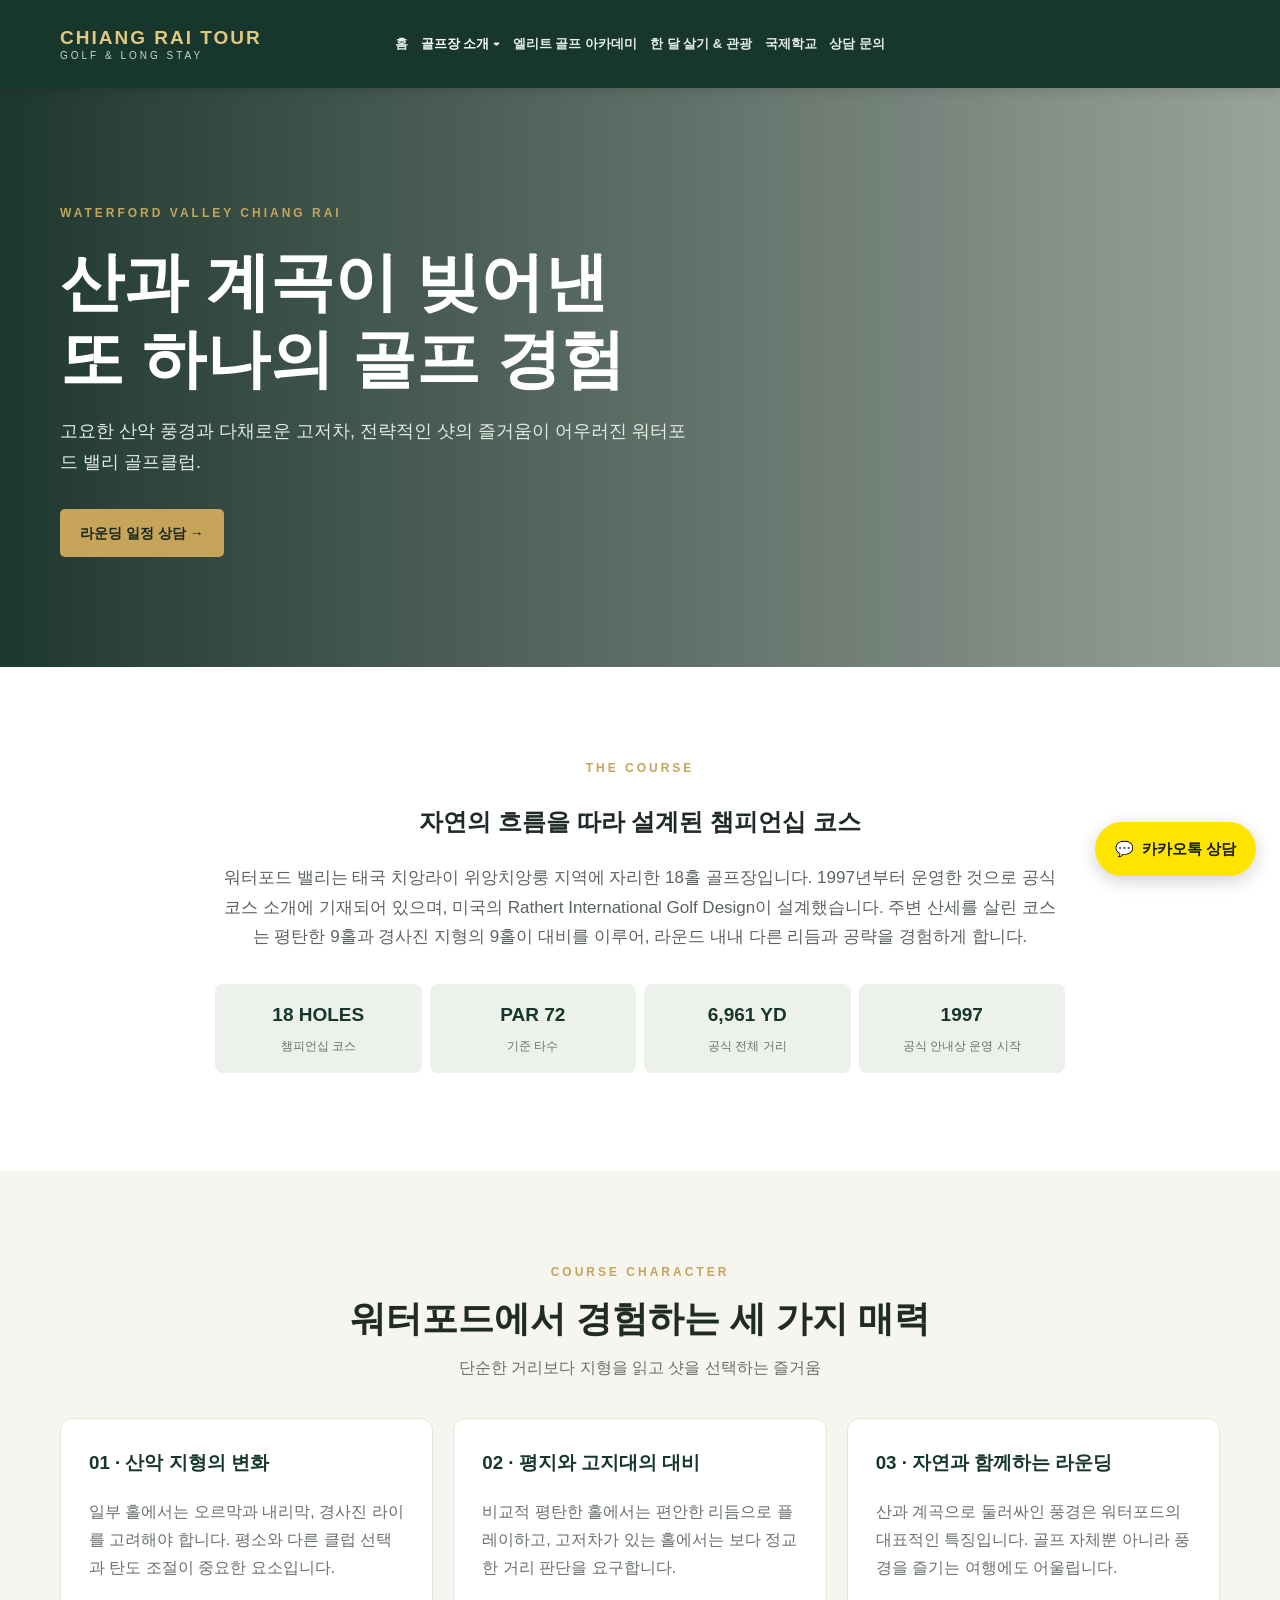
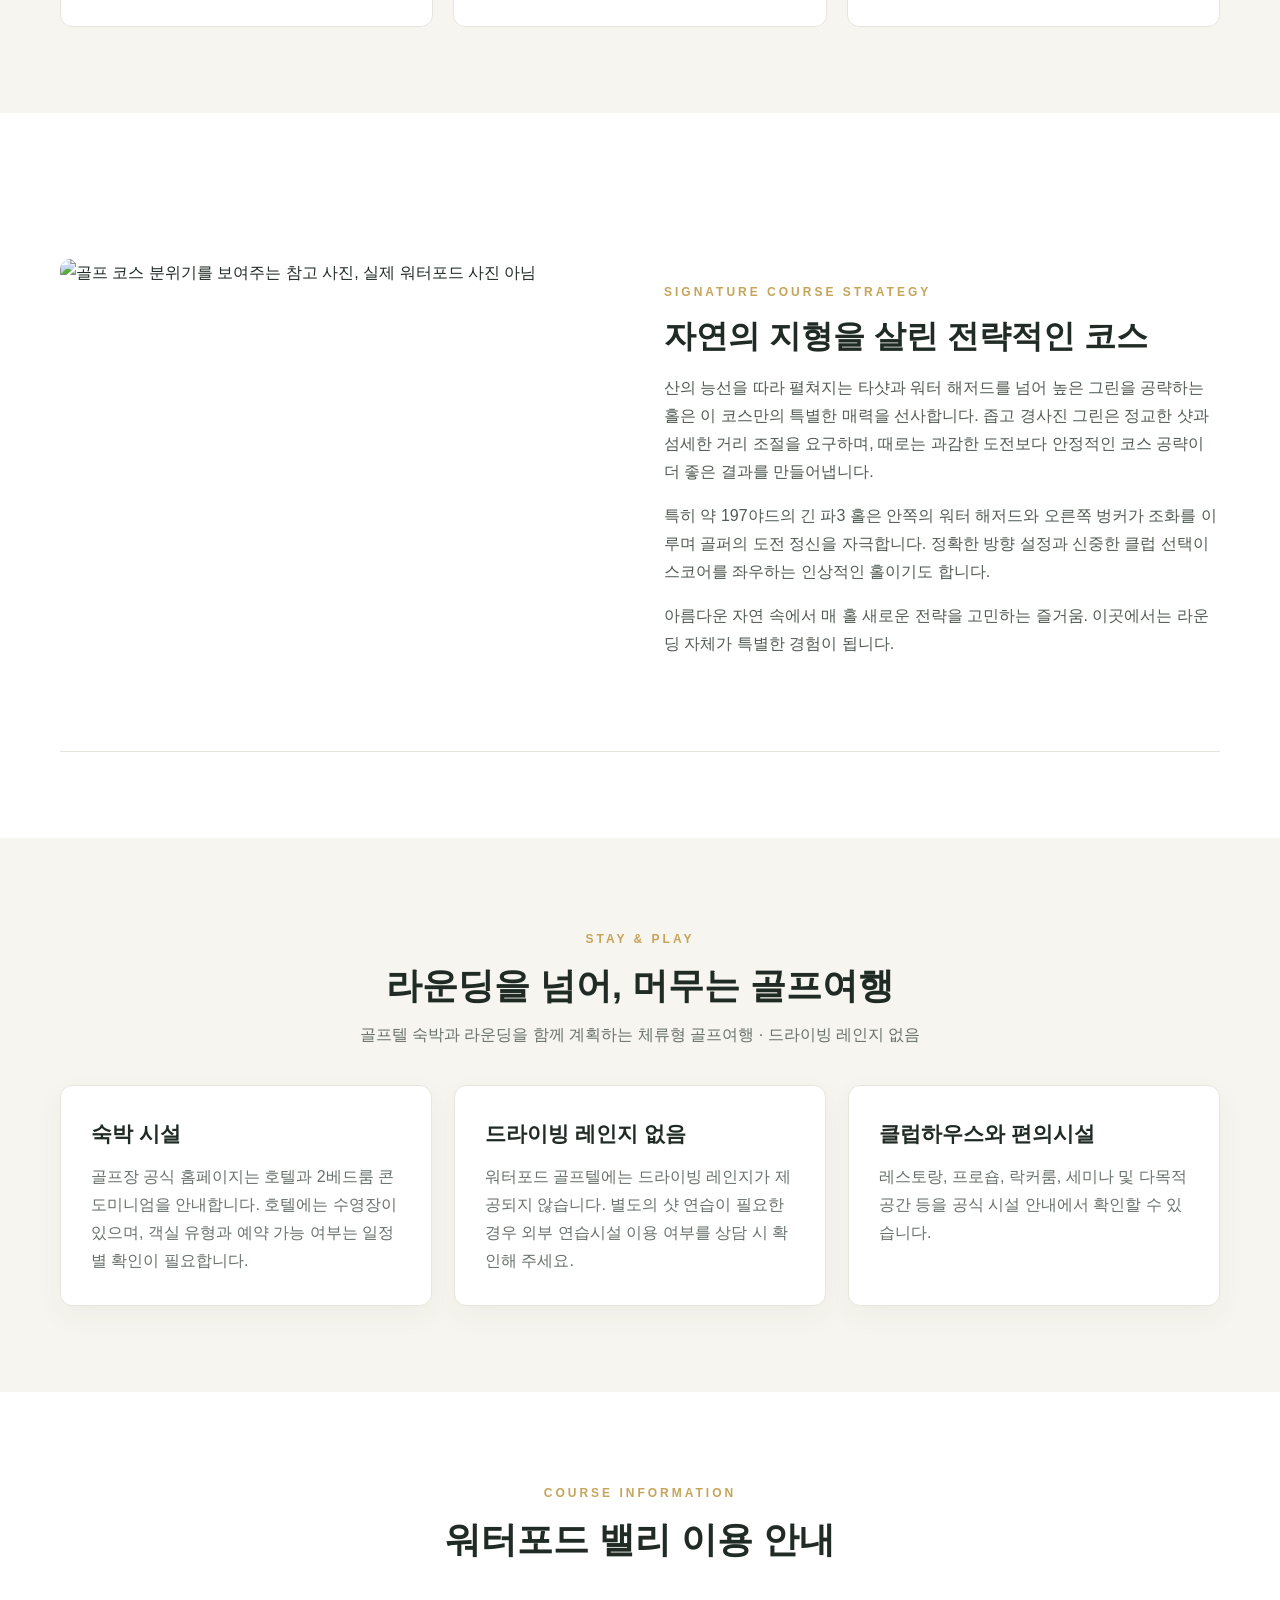
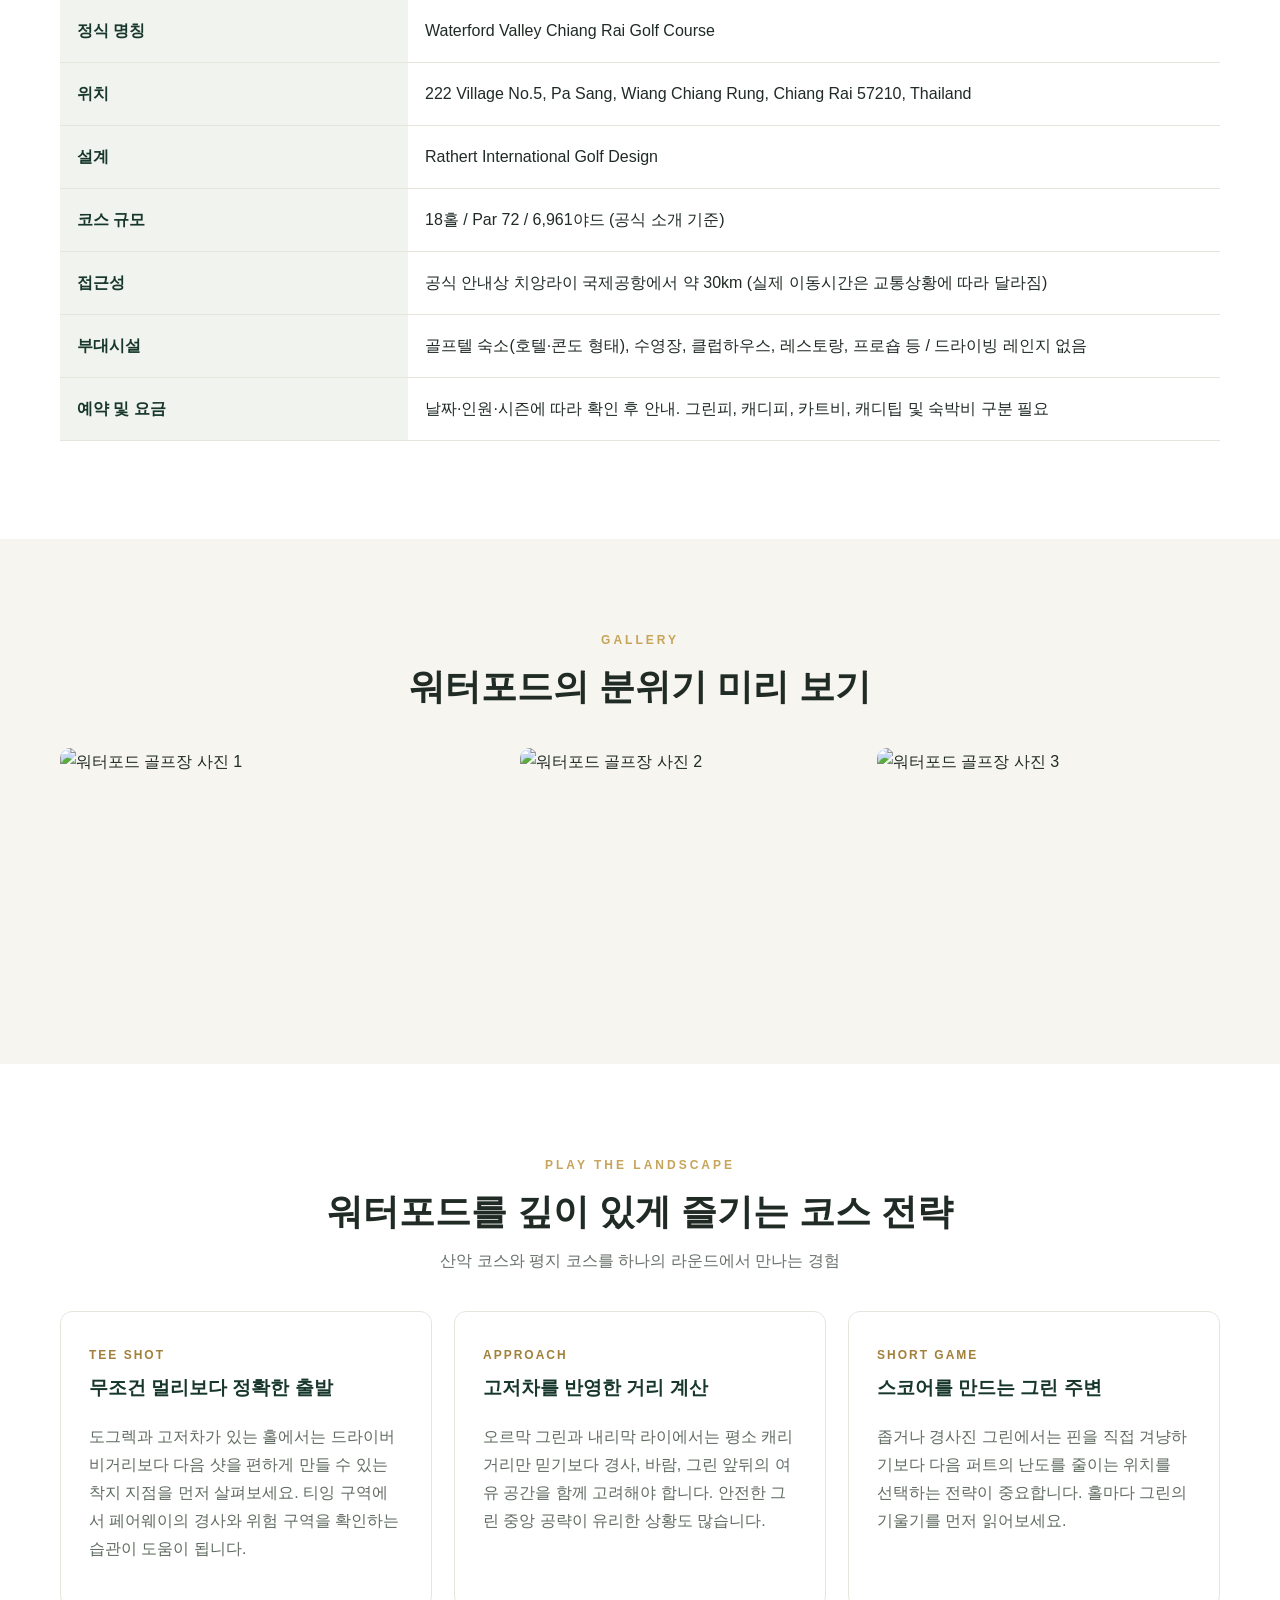
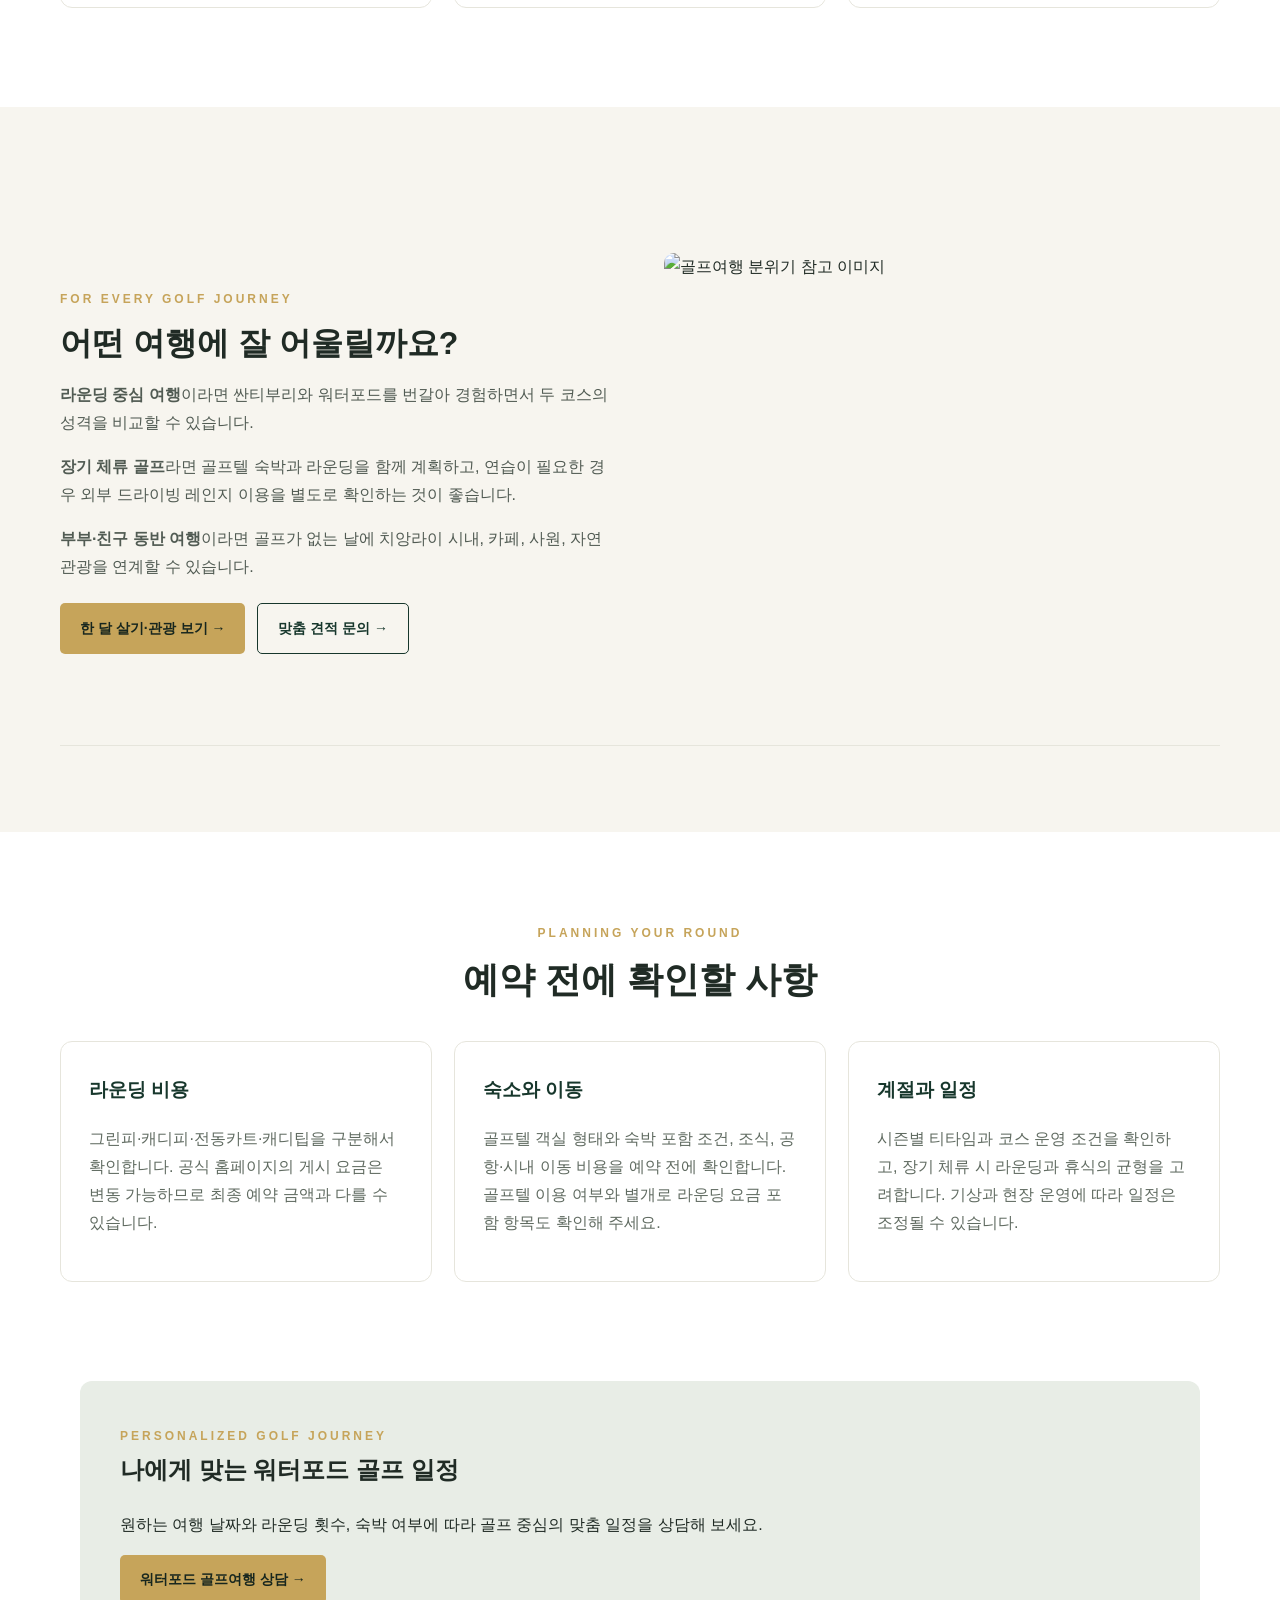
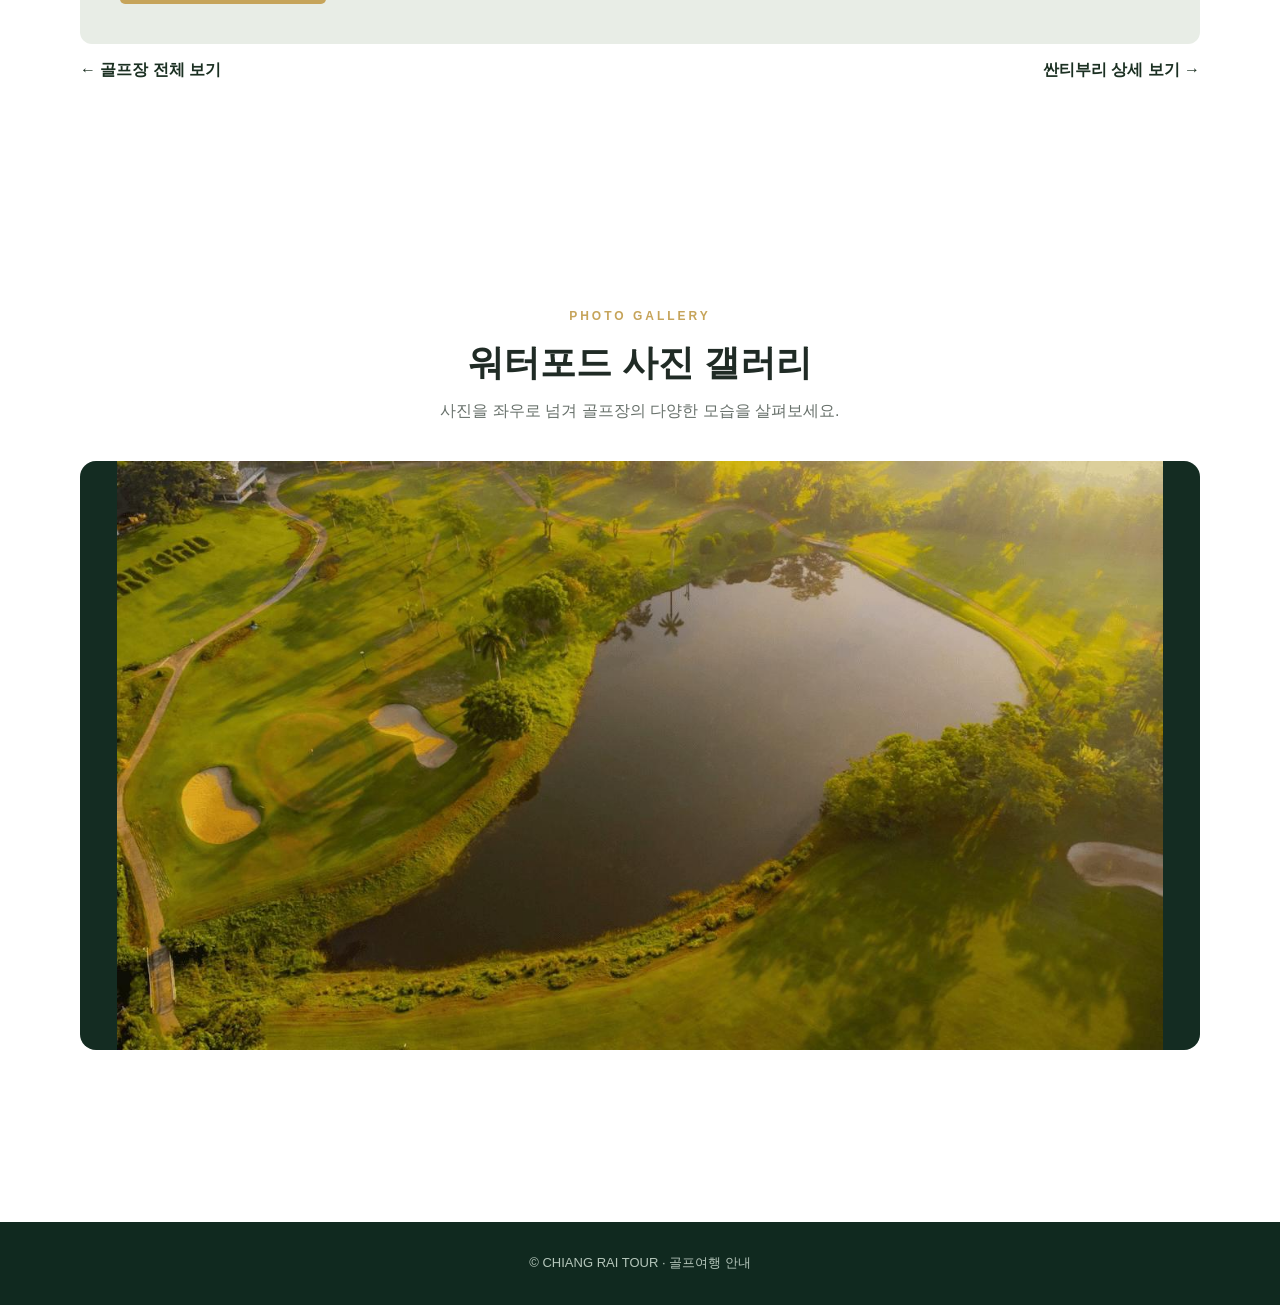
==== waterford.html @ 2154cc9a "홈페이지 사진 수정" ====
<!DOCTYPE html>

<html lang="ko"><head><meta charset="utf-8"/><meta content="width=device-width,initial-scale=1" name="viewport"/><meta content="워터포드 밸리 치앙라이: 산악 지형과 평지 코스가 어우러진 18홀 챔피언십 골프장, 코스 공략과 숙박시설 및 이용 안내" name="description"/><title>워터포드 밸리 골프클럽 | CHIANG RAI TOUR</title><link href="style.css" rel="stylesheet"/></head>
<body><header class="header"><div class="container header-inner centered-header"><a class="logo" href="index.html">CHIANG RAI TOUR<small>GOLF &amp; LONG STAY</small></a><nav aria-label="주요 메뉴" class="nav-menu"><a href="index.html">홈</a><div class="nav-dropdown"><button aria-controls="golf-submenu" aria-expanded="false" class="nav-dropdown-toggle" type="button">골프장 소개 <span aria-hidden="true">▾</span></button><div class="nav-dropdown-menu" id="golf-submenu"><a href="golf.html">골프장 전체 보기</a><a href="santiburi.html">싼티부리</a><a aria-current="page" href="waterford.html">워터포드</a></div></div><a href="academy.html">엘리트 골프 아카데미</a><a href="monthly.html">한 달 살기 &amp; 관광</a><a href="school.html">국제학교</a><a href="index.html#contact">상담 문의</a></nav></div></header>
<main>
<section class="waterford-hero"><div class="container"><span class="eyebrow">WATERFORD VALLEY CHIANG RAI</span><h1>산과 계곡이 빚어낸<br/>또 하나의 골프 경험</h1><p>고요한 산악 풍경과 다채로운 고저차, 전략적인 샷의 즐거움이 어우러진 워터포드 밸리 골프클럽.</p><a class="primary-btn" href="index.html#contact">라운딩 일정 상담 →</a></div></section>
<section class="section white"><div class="container"><div class="santi-lead"><span class="eyebrow">THE COURSE</span><h2>자연의 흐름을 따라 설계된 챔피언십 코스</h2><p>워터포드 밸리는 태국 치앙라이 위앙치앙룽 지역에 자리한 18홀 골프장입니다. 1997년부터 운영한 것으로 공식 코스 소개에 기재되어 있으며, 미국의 Rathert International Golf Design이 설계했습니다. 주변 산세를 살린 코스는 평탄한 9홀과 경사진 지형의 9홀이 대비를 이루어, 라운드 내내 다른 리듬과 공략을 경험하게 합니다.</p></div><div class="stats waterford-stats"><div class="stat"><strong>18 HOLES</strong><span>챔피언십 코스</span></div><div class="stat"><strong>PAR 72</strong><span>기준 타수</span></div><div class="stat"><strong>6,961 YD</strong><span>공식 전체 거리</span></div><div class="stat"><strong>1997</strong><span>공식 안내상 운영 시작</span></div></div><p class="santi-note"></p></div></section>
<section class="section"><div class="container"><div class="section-head"><span class="eyebrow">COURSE CHARACTER</span><h2>워터포드에서 경험하는 세 가지 매력</h2><p>단순한 거리보다 지형을 읽고 샷을 선택하는 즐거움</p></div><div class="santi-feature-grid"><article><h3>01 · 산악 지형의 변화</h3><p>일부 홀에서는 오르막과 내리막, 경사진 라이를 고려해야 합니다. 평소와 다른 클럽 선택과 탄도 조절이 중요한 요소입니다.</p></article><article><h3>02 · 평지와 고지대의 대비</h3><p>비교적 평탄한 홀에서는 편안한 리듬으로 플레이하고, 고저차가 있는 홀에서는 보다 정교한 거리 판단을 요구합니다.</p></article><article><h3>03 · 자연과 함께하는 라운딩</h3><p>산과 계곡으로 둘러싸인 풍경은 워터포드의 대표적인 특징입니다. 골프 자체뿐 아니라 풍경을 즐기는 여행에도 어울립니다.</p></article></div></div></section>
<section class="section white"><div class="container"><div class="detail-block"><div class="detail-photo"><img alt="골프 코스 분위기를 보여주는 참고 사진, 실제 워터포드 사진 아님" loading="lazy" src="https://images.unsplash.com/photo-1535131749006-b7f58c99034b?auto=format&amp;fit=crop&amp;w=1100&amp;q=85"/><p class="image-note"></p></div><div class="detail-content"><span class="eyebrow">SIGNATURE COURSE STRATEGY</span><h2>자연의 지형을 살린 전략적인 코스</h2><p>산의 능선을 따라 펼쳐지는 타샷과 워터 해저드를 넘어 높은 그린을 공략하는 홀은 이 코스만의 특별한 매력을 선사합니다. 좁고 경사진 그린은 정교한 샷과 섬세한 거리 조절을 요구하며, 때로는 과감한 도전보다 안정적인 코스 공략이 더 좋은 결과를 만들어냅니다. </p><p>특히 약 197야드의 긴 파3 홀은 안쪽의 워터 해저드와 오른쪽 벙커가 조화를 이루며 골퍼의 도전 정신을 자극합니다. 정확한 방향 설정과 신중한 클럽 선택이 스코어를 좌우하는 인상적인 홀이기도 합니다.</p><p>아름다운 자연 속에서 매 홀 새로운 전략을 고민하는 즐거움. 이곳에서는 라운딩 자체가 특별한 경험이 됩니다.</p><p class="santi-note"></p></div></div></div></section>
<section class="section"><div class="container"><div class="section-head"><span class="eyebrow">STAY &amp; PLAY</span><h2>라운딩을 넘어, 머무는 골프여행</h2><p>골프텔 숙박과 라운딩을 함께 계획하는 체류형 골프여행 · 드라이빙 레인지 없음</p></div><div class="grid-3"><article class="info-card"><h3>숙박 시설</h3><p>골프장 공식 홈페이지는 호텔과 2베드룸 콘도미니엄을 안내합니다. 호텔에는 수영장이 있으며, 객실 유형과 예약 가능 여부는 일정별 확인이 필요합니다.</p></article><article class="info-card"><h3>드라이빙 레인지 없음</h3><p>워터포드 골프텔에는 드라이빙 레인지가 제공되지 않습니다. 별도의 샷 연습이 필요한 경우 외부 연습시설 이용 여부를 상담 시 확인해 주세요.</p></article><article class="info-card"><h3>클럽하우스와 편의시설</h3><p>레스토랑, 프로숍, 락커룸, 세미나 및 다목적 공간 등을 공식 시설 안내에서 확인할 수 있습니다.</p></article></div></div></section>
<section class="section white"><div class="container"><div class="section-head"><span class="eyebrow">COURSE INFORMATION</span><h2>워터포드 밸리 이용 안내</h2></div><div class="table-wrap"><table class="santi-table"><tbody><tr><th>정식 명칭</th><td>Waterford Valley Chiang Rai Golf Course</td></tr><tr><th>위치</th><td>222 Village No.5, Pa Sang, Wiang Chiang Rung, Chiang Rai 57210, Thailand</td></tr><tr><th>설계</th><td>Rathert International Golf Design</td></tr><tr><th>코스 규모</th><td>18홀 / Par 72 / 6,961야드 (공식 소개 기준)</td></tr><tr><th>접근성</th><td>공식 안내상 치앙라이 국제공항에서 약 30km (실제 이동시간은 교통상황에 따라 달라짐)</td></tr><tr><th>부대시설</th><td>골프텔 숙소(호텔·콘도 형태), 수영장, 클럽하우스, 레스토랑, 프로숍 등 / 드라이빙 레인지 없음</td></tr><tr><th>예약 및 요금</th><td>날짜·인원·시즌에 따라 확인 후 안내. 그린피, 캐디피, 카트비, 캐디팁 및 숙박비 구분 필요</td></tr></tbody></table></div><p class="santi-note"></p></div></section>

<section class="section">
  <div class="container">

    <div class="section-head">
      <span class="eyebrow">GALLERY</span>
      <h2>워터포드의 분위기 미리 보기</h2>
    </div>

    <div class="santi-gallery">

      <img
        src="images/waterford/photo-01.JPG"
        alt="워터포드 골프장 사진 1"
        loading="lazy"
      />

      <img
        src="images/waterford/photo-02.JPG"
        alt="워터포드 골프장 사진 2"
        loading="lazy"
      />

      <img
        src="images/waterford/photo-03.JPG"
        alt="워터포드 골프장 사진 3"
        loading="lazy"
      />

    </div>

  </div>
</section>

<section class="section white"><div class="container"><div class="section-head"><span class="eyebrow">PLAY THE LANDSCAPE</span><h2>워터포드를 깊이 있게 즐기는 코스 전략</h2><p>산악 코스와 평지 코스를 하나의 라운드에서 만나는 경험</p></div><div class="editorial-grid"><article class="editorial-card"><span class="editorial-kicker">TEE SHOT</span><h3>무조건 멀리보다 정확한 출발</h3><p>도그렉과 고저차가 있는 홀에서는 드라이버 비거리보다 다음 샷을 편하게 만들 수 있는 착지 지점을 먼저 살펴보세요. 티잉 구역에서 페어웨이의 경사와 위험 구역을 확인하는 습관이 도움이 됩니다.</p></article><article class="editorial-card"><span class="editorial-kicker">APPROACH</span><h3>고저차를 반영한 거리 계산</h3><p>오르막 그린과 내리막 라이에서는 평소 캐리 거리만 믿기보다 경사, 바람, 그린 앞뒤의 여유 공간을 함께 고려해야 합니다. 안전한 그린 중앙 공략이 유리한 상황도 많습니다.</p></article><article class="editorial-card"><span class="editorial-kicker">SHORT GAME</span><h3>스코어를 만드는 그린 주변</h3><p>좁거나 경사진 그린에서는 핀을 직접 겨냥하기보다 다음 퍼트의 난도를 줄이는 위치를 선택하는 전략이 중요합니다. 홀마다 그린의 기울기를 먼저 읽어보세요.</p></article></div><p class="small-note"></p></div></section>
<section class="section"><div class="container"><div class="detail-block"><div class="detail-content"><span class="eyebrow">FOR EVERY GOLF JOURNEY</span><h2>어떤 여행에 잘 어울릴까요?</h2><p><strong>라운딩 중심 여행</strong>이라면 싼티부리와 워터포드를 번갈아 경험하면서 두 코스의 성격을 비교할 수 있습니다.</p><p><strong>장기 체류 골프</strong>라면 골프텔 숙박과 라운딩을 함께 계획하고, 연습이 필요한 경우 외부 드라이빙 레인지 이용을 별도로 확인하는 것이 좋습니다.</p><p><strong>부부·친구 동반 여행</strong>이라면 골프가 없는 날에 치앙라이 시내, 카페, 사원, 자연 관광을 연계할 수 있습니다.</p><div class="link-row"><a class="primary-btn" href="monthly.html">한 달 살기·관광 보기 →</a><a class="outline-btn" href="index.html#contact">맞춤 견적 문의 →</a></div></div><div class="detail-photo"><img alt="골프여행 분위기 참고 이미지" loading="lazy" src="https://images.unsplash.com/photo-1535131749006-b7f58c99034b?auto=format&amp;fit=crop&amp;w=1100&amp;q=85"/><p class="image-note"></p></div></div></div></section>
<section class="section white"><div class="container"><div class="section-head"><span class="eyebrow">PLANNING YOUR ROUND</span><h2>예약 전에 확인할 사항</h2></div><div class="editorial-grid"><article class="editorial-card"><h3>라운딩 비용</h3><p>그린피·캐디피·전동카트·캐디팁을 구분해서 확인합니다. 공식 홈페이지의 게시 요금은 변동 가능하므로 최종 예약 금액과 다를 수 있습니다.</p></article><article class="editorial-card"><h3>숙소와 이동</h3><p>골프텔 객실 형태와 숙박 포함 조건, 조식, 공항·시내 이동 비용을 예약 전에 확인합니다. 골프텔 이용 여부와 별개로 라운딩 요금 포함 항목도 확인해 주세요.</p></article><article class="editorial-card"><h3>계절과 일정</h3><p>시즌별 티타임과 코스 운영 조건을 확인하고, 장기 체류 시 라운딩과 휴식의 균형을 고려합니다. 기상과 현장 운영에 따라 일정은 조정될 수 있습니다.</p></article></div><p class="small-note">
<section class="section white"><div class="container"><div class="mini-banner"><span class="eyebrow">PERSONALIZED GOLF JOURNEY</span><h2>나에게 맞는 워터포드 골프 일정</h2><p>원하는 여행 날짜와 라운딩 횟수, 숙박 여부에 따라 골프 중심의 맞춤 일정을 상담해 보세요.</p><a class="primary-btn" href="index.html#contact">워터포드 골프여행 상담 →</a></div><div class="course-next"><a href="golf.html">← 골프장 전체 보기</a><a href="santiburi.html">싼티부리 상세 보기 →</a></div></div></section>
<section class="section white photo-library"><div class="container"><div class="section-head"><span class="eyebrow">PHOTO GALLERY</span><h2>워터포드 사진 갤러리</h2><p>사진을 좌우로 넘겨 골프장의 다양한 모습을 살펴보세요.</p></div><div aria-label="워터포드 사진 갤러리" class="golf-carousel" data-course="waterford"><div aria-label="사진을 좌우로 스크롤하여 보기" class="golf-carousel-track" tabindex="0"></div><div class="golf-carousel-controls"><button aria-label="이전 사진" class="golf-carousel-prev" type="button">❮</button><span aria-live="polite" class="golf-carousel-count">사진 준비 중</span><button aria-label="다음 사진" class="golf-carousel-next" type="button">❯</button></div><p class="golf-carousel-empty">사진을 준비 중입니다. 사진 파일을 넣으면 이곳에 자동으로 나타납니다.</p></div></div></section></main><footer class="footer">© CHIANG RAI TOUR · 골프여행 안내</footer><script defer="" src="navigation.js"></script><script defer src="gallery.js"></script>
<!-- 카카오톡 상담 고정 버튼 -->
<a
  href="https://pf.kakao.com/_IYxoUj/chat"
  class="kakao-floating"
  target="_blank"
  rel="noopener noreferrer"
  aria-label="카카오톡 상담하기"
>
  <span>💬</span>
  카카오톡 상담
</a>
</body></html>
---- style.css ----
:root{--forest:#17372c;--forest2:#234a39;--gold:#c6a45a;--cream:#f7f5ef;--ink:#202b25;--muted:#68716b;--line:#e6e5dc}*{box-sizing:border-box}html{scroll-behavior:smooth}body{margin:0;background:var(--cream);color:var(--ink);font-family:'Pretendard','Noto Sans KR','Malgun Gothic',sans-serif;line-height:1.75}a{color:inherit;text-decoration:none}img{display:block;width:100%;object-fit:cover}button,input,select,textarea{font:inherit}button{cursor:pointer}.container{width:min(1160px,calc(100% - 40px));margin:auto}.header{position:sticky;top:0;z-index:20;background:var(--forest);color:#fff;box-shadow:0 2px 12px #0002}.header-inner{min-height:78px;display:flex;align-items:center;gap:26px;justify-content:space-between}.logo{font-weight:800;letter-spacing:2px;color:#e1c780;font-size:19px;line-height:1.25}.logo small{display:block;color:#c8d7ca;font-weight:400;font-size:10px;letter-spacing:3px}.nav-menu{display:flex;gap:25px}.nav-menu a{font-size:14px;color:#e5eee8}.nav-menu a:hover,.nav-menu a.active{color:#e5c475}.kakao-btn,.primary-btn,.secondary-btn,.outline-btn{display:inline-flex;align-items:center;justify-content:center;border-radius:5px;padding:12px 20px;font-weight:700;font-size:14px;transition:.2s}.kakao-btn{background:#fee500;color:#1d1d1d}.primary-btn{background:var(--gold);color:#17261e}.secondary-btn{border:1px solid #fff;color:#fff;background:#ffffff15}.outline-btn{border:1px solid var(--forest);color:var(--forest)}.primary-btn:hover,.secondary-btn:hover,.outline-btn:hover,.kakao-btn:hover{transform:translateY(-2px)}.hero{min-height:570px;display:flex;align-items:center;color:white;background:linear-gradient(90deg,#0d241bd9,#10251c66),url('https://images.unsplash.com/photo-1587174486073-ae5e5cff23aa?auto=format&fit=crop&w=1800&q=85') center/cover}.hero-content{max-width:720px}.eyebrow{font-size:12px;letter-spacing:3px;color:var(--gold);font-weight:800}.hero h1{font-size:clamp(33px,5vw,58px);line-height:1.3;margin:15px 0}.hero p{font-size:18px;color:#e3ebe5;max-width:580px}.hero-btns{display:flex;gap:12px;flex-wrap:wrap;margin-top:30px}.section{padding:86px 0}.section.white{background:#fff}.section-head{text-align:center;margin-bottom:36px}.section-head h2{font-size:clamp(26px,3vw,36px);line-height:1.35;margin:10px 0}.section-head p{color:var(--muted);margin:0}.grid-2{display:grid;grid-template-columns:repeat(2,minmax(0,1fr));gap:24px}.grid-3{display:grid;grid-template-columns:repeat(3,minmax(0,1fr));gap:22px}.course-card,.info-card,.price-card{background:#fff;border:1px solid var(--line);border-radius:12px;overflow:hidden;box-shadow:0 10px 30px #17372c0c}.course-card img{height:300px}.course-body{padding:28px}.course-body h3{font-size:26px;margin:7px 0}.course-body p{color:var(--muted);margin:0 0 20px}.tag{font-size:11px;font-weight:800;letter-spacing:2px;color:#947329}.notice{padding:14px 18px;background:#eeeae0;border-left:3px solid var(--gold);font-size:13px;color:#5d625b;border-radius:4px}.features{display:flex;gap:12px;flex-wrap:wrap;margin:18px 0}.feature{background:#f0f3ed;border-radius:40px;padding:6px 12px;font-size:13px}.info-card{padding:30px}.info-card h3{margin:0 0 10px;font-size:21px}.info-card p{margin:0;color:var(--muted)}.page-header{padding:75px 0;background:var(--forest);color:white;text-align:center}.page-header h1{font-size:clamp(30px,4vw,44px);margin:10px 0}.page-header p{color:#cbd9d0;margin:0}.detail-block{display:grid;grid-template-columns:1fr 1fr;gap:48px;align-items:center;padding:60px 0;border-bottom:1px solid var(--line)}.detail-block.reverse .detail-photo{order:2}.detail-photo img{height:420px;border-radius:10px}.detail-content h2{font-size:32px;line-height:1.35;margin:10px 0}.detail-content p{color:#515b53}.detail-content ul{padding-left:19px;color:#424d45}.detail-content li{margin:8px 0}.stats{display:grid;grid-template-columns:repeat(3,1fr);gap:8px;margin:24px 0}.stat{background:#edf1eb;text-align:center;border-radius:8px;padding:14px 5px}.stat strong{display:block;font-size:19px;color:var(--forest)}.stat span{font-size:12px;color:var(--muted)}.table-wrap{overflow-x:auto}.compare{width:100%;border-collapse:collapse;background:#fff;min-width:540px}.compare th,.compare td{border-bottom:1px solid var(--line);padding:16px;text-align:left}.compare th{background:#e9eee8;color:var(--forest)}.price-card{padding:30px}.price-card h3{font-size:23px;margin:0 0 10px}.price-number{font-size:32px;font-weight:800;color:var(--forest);margin:15px 0}.detail-list{padding-left:18px}.detail-list li{margin:9px 0}.highlight-card{border:2px solid var(--gold)}.contact{background:var(--forest);color:white;padding:70px 0}.contact h2{margin:0 0 8px;font-size:30px}.contact p{color:#cbd9d0}.contact-form{display:grid;grid-template-columns:repeat(2,1fr);gap:15px;margin-top:24px}.field{display:flex;flex-direction:column;gap:6px}.field.full{grid-column:1/-1}.field label{font-size:13px}.field input,.field select,.field textarea{width:100%;border:1px solid #d5dcd4;background:#fff;color:#1b2a20;border-radius:5px;padding:12px}.field textarea{min-height:100px;resize:vertical}.form-note{grid-column:1/-1;color:#d0d9d1;font-size:12px}.contact-form button{border:0;justify-self:start}.footer{background:#10291f;color:#b5c6bb;text-align:center;padding:30px 16px;font-size:13px}.footer a{text-decoration:underline}.image-note{font-size:12px;color:#7c837b;margin-top:8px}.mini-banner{padding:40px;background:#e8ede6;border-radius:12px}.mini-banner h2{margin-top:0}@media(max-width:800px){.header-inner{flex-wrap:wrap;justify-content:center;gap:12px;padding:15px 0}.nav-menu{width:100%;justify-content:center;gap:17px;order:3}.nav-menu a{font-size:12px}.header .kakao-btn{padding:8px 10px;font-size:12px}.hero{min-height:490px}.hero p{font-size:15px}.grid-2,.grid-3,.detail-block{grid-template-columns:1fr}.detail-block.reverse .detail-photo{order:0}.detail-photo img{height:290px}.course-card img{height:240px}.section{padding:55px 0}.detail-block{gap:20px;padding:42px 0}.contact-form{grid-template-columns:1fr}.field.full{grid-column:auto}.stats{gap:5px}.stat strong{font-size:16px}}

/* ELITE GOLF ACADEMY */
.elite-hero{min-height:520px;display:flex;align-items:center;color:#fff;background:linear-gradient(90deg,rgba(12,36,23,.88),rgba(12,36,23,.30)),url('https://images.unsplash.com/photo-1535131749006-b7f58c99034b?auto=format&fit=crop&w=1600&q=85') center/cover}
.elite-hero-inner{padding-top:90px;padding-bottom:90px}
.elite-hero h1{font-size:clamp(32px,5vw,58px);line-height:1.25;margin:18px 0 20px;color:#fff}
.elite-hero p{font-size:clamp(16px,2vw,20px);line-height:1.85;margin-bottom:30px;color:#f4f4ed}
.elite-lead{background:#f4f0e6;border-left:5px solid #c7a449;padding:25px 30px;font-size:19px;line-height:1.8}
.elite-steps{display:grid;grid-template-columns:repeat(4,minmax(0,1fr));gap:16px}
.elite-steps article{background:#fff;border:1px solid #e7e0d3;border-radius:12px;padding:26px 20px}
.elite-steps span{color:#8c732e;font-size:12px;font-weight:700;letter-spacing:.05em}
.elite-steps h3{color:#183a29;margin:12px 0;font-size:20px}
.elite-steps p{line-height:1.7;color:#666;font-size:14px}
.elite-coach{max-width:780px;margin:auto}
@media(max-width:800px){.elite-steps{grid-template-columns:repeat(2,minmax(0,1fr))}}
@media(max-width:520px){.elite-steps{grid-template-columns:1fr}.elite-hero{min-height:460px}.elite-hero-inner{padding-top:65px;padding-bottom:65px}}

/* 골프장 소개 하위 메뉴 */
.nav-dropdown{position:relative;display:inline-flex;align-items:center}
.nav-dropdown-toggle{background:none;border:0;color:#fff;font:inherit;font-size:15px;cursor:pointer;padding:12px 14px}
.nav-dropdown-toggle:hover,.nav-dropdown-toggle[aria-expanded="true"]{color:#d4af37}
.nav-dropdown-menu{display:none;position:absolute;top:100%;left:0;min-width:190px;background:#1b3022;border:1px solid #52694f;border-radius:8px;padding:8px;box-shadow:0 12px 25px #0003;z-index:999}
.nav-dropdown.open .nav-dropdown-menu{display:flex;flex-direction:column}
.nav-dropdown-menu a{display:block!important;margin:0!important;padding:12px!important;color:white!important;white-space:nowrap;text-decoration:none}
.nav-dropdown-menu a:hover{background:#304b36;color:#e6c769!important}
.course-next{display:flex;justify-content:space-between;gap:16px;padding:12px 0 45px;flex-wrap:wrap}
.course-next a{color:#1b3022;font-weight:700}
@media(max-width:760px){.nav-dropdown{display:block;width:100%}.nav-dropdown-toggle{width:100%;text-align:left;padding:12px 0}.nav-dropdown-menu{position:static;box-shadow:none;min-width:0;width:100%;background:#294331}.nav-dropdown-menu a{white-space:normal}}

/* Centered five-item navigation */
.header-inner.centered-header{position:relative;max-width:1440px;justify-content:center;min-height:88px;padding:12px 220px 12px 220px}
.centered-header .logo{position:absolute;left:0;top:50%;transform:translateY(-50%)}
.centered-header .nav-menu{justify-content:center;align-items:center;gap:clamp(10px,1.5vw,27px);white-space:nowrap}
.centered-header .nav-menu>a,.centered-header .nav-dropdown-toggle{font-size:14px;font-weight:600;padding:12px 0}
@media(max-width:1150px){.header-inner.centered-header{padding:14px 0;flex-direction:column;gap:14px}.centered-header .logo{position:static;transform:none;text-align:center}.centered-header .nav-menu{flex-wrap:wrap;gap:12px 20px;width:100%}}
@media(max-width:560px){.centered-header .nav-menu{gap:5px 15px}.centered-header .nav-menu>a,.centered-header .nav-dropdown-toggle{font-size:12px}.centered-header .nav-dropdown{width:auto}.centered-header .nav-dropdown-toggle{width:auto}.centered-header .nav-dropdown-menu{position:absolute;min-width:175px}}
.santi-lead{max-width:840px;margin:0 auto;text-align:center}.santi-lead p{font-size:17px;color:#5b645c}.santi-quote{padding:42px;border-left:4px solid var(--gold);background:#edf0e9;font-size:clamp(19px,2.5vw,27px);font-family:Georgia,serif;color:var(--forest)}.santi-feature-grid{display:grid;grid-template-columns:repeat(3,1fr);gap:20px}.santi-feature-grid article{background:#fff;border:1px solid var(--line);padding:28px;border-radius:12px}.santi-feature-grid h3{color:var(--forest);margin-top:0}.santi-feature-grid p{color:var(--muted)}.santi-gallery{display:grid;grid-template-columns:1.3fr 1fr 1fr;gap:14px}.santi-gallery img{height:230px;border-radius:10px}.santi-table{width:100%;border-collapse:collapse;background:white}.santi-table th,.santi-table td{text-align:left;padding:17px;border-bottom:1px solid var(--line)}.santi-table th{width:30%;color:var(--forest);background:#f1f3ee}.santi-note{font-size:12px;color:#777;margin:12px 0}.santi-hero{background:linear-gradient(90deg,#09251cdb,#0c251b55),url('https://images.unsplash.com/photo-1535131749006-b7f58c99034b?auto=format&fit=crop&w=1800&q=85') center/cover;padding:110px 0;color:#fff}.santi-hero h1{font-size:clamp(38px,5vw,68px);line-height:1.18;max-width:800px;margin:15px 0}.santi-hero p{font-size:18px;max-width:640px;color:#e3ebe5}.santi-hero .eyebrow{color:#e4c880}@media(max-width:760px){.santi-feature-grid,.santi-gallery{grid-template-columns:1fr}.santi-gallery img{height:240px}.santi-hero{padding:75px 0}.santi-table th{width:38%}}

/* Waterford premium detail */

.waterford-hero {
  background:
    linear-gradient(90deg, #09251ce8, #0c251b65),
    url('https://images.unsplash.com/photo-1535131749006-b7f58c99034b?auto=format&fit=crop&w=1800&q=85')
    center/cover;

  padding: 110px 0;
  color: #fff;
}

.waterford-hero h1{font-size:clamp(36px,5vw,66px);line-height:1.2;margin:18px 0;max-width:830px}
.waterford-hero p{font-size:18px;color:#e3ebe5;max-width:630px;margin-bottom:30px}
.waterford-stats{grid-template-columns:repeat(4,minmax(0,1fr));max-width:850px;margin:32px auto 10px}
.waterford-link{color:#246448;text-decoration:underline;text-underline-offset:3px}
.santi-gallery figure{margin:0}.santi-gallery figcaption{font-size:12px;color:#737c75;margin-top:7px}
@media(max-width:760px){.waterford-hero{padding:75px 0}.waterford-stats{grid-template-columns:repeat(2,minmax(0,1fr))}}

/* Expanded editorial sections */
.editorial-intro{max-width:870px;margin:0 auto;text-align:center;font-size:17px;color:#4e5b51}.editorial-intro h2{color:var(--forest);font-size:clamp(26px,3vw,38px)}.editorial-grid{display:grid;grid-template-columns:repeat(3,minmax(0,1fr));gap:22px}.editorial-card{background:white;padding:28px;border:1px solid var(--line);border-radius:12px}.editorial-card h3{color:var(--forest);margin-top:4px}.editorial-card p{color:#606b61}.route-step{display:grid;grid-template-columns:90px 1fr;gap:18px;border-bottom:1px solid var(--line);padding:23px 0}.route-step strong{color:#927331}.route-step h3{margin:0 0 6px;color:var(--forest)}.route-step p{margin:0;color:#59635a}.small-note{font-size:13px;color:#677067}.package-ribbon{background:#f0ebdc;padding:26px;border-radius:12px;border-left:5px solid var(--gold)}.section-photo{width:100%;max-height:420px;object-fit:cover;border-radius:12px}.editorial-kicker{font-size:12px;letter-spacing:2px;font-weight:800;color:#a0803b}.link-row{display:flex;flex-wrap:wrap;gap:12px;margin-top:22px}@media(max-width:800px){.editorial-grid{grid-template-columns:1fr}.route-step{grid-template-columns:70px 1fr}}

/* International school and golf pathway */
.school-hero{background:linear-gradient(90deg,rgba(12,39,27,.97),rgba(15,51,36,.87));color:#fff;padding:105px 0 110px}
.school-hero h1{font-size:clamp(32px,4.7vw,60px);line-height:1.23;margin:18px 0 22px;max-width:920px}
.school-hero p{font-size:18px;color:#dce7de;max-width:750px}
.school-card ul{padding-left:20px;color:#4c5c51;line-height:1.8}
.school-card .link-row{margin-top:25px}
.school-photo-grid{display:grid;grid-template-columns:repeat(3,minmax(0,1fr));gap:18px}
.school-photo-grid figure{margin:0}
.school-photo-grid img,.school-photo-empty{width:100%;height:240px;object-fit:cover;border-radius:10px}
.school-photo-empty{display:flex;align-items:center;justify-content:center;background:#e5eae4;color:#526455;font-size:14px}
.school-photo-empty[hidden]{display:none}
.school-photo-grid figcaption{font-size:13px;color:#5e6b62;margin-top:8px}
@media(max-width:750px){.school-photo-grid{grid-template-columns:1fr}.school-hero{padding:72px 0}.school-hero p{font-size:16px}}
/* Six menu items centered while preserving brand on wide screens */
@media(min-width:1151px){.header-inner.centered-header{padding-left:165px;padding-right:165px}.centered-header .nav-menu{gap:clamp(8px,1vw,18px)}.centered-header .nav-menu>a,.centered-header .nav-dropdown-toggle{font-size:13px}}

/* Golf course swipe gallery (no labels, no captions) */
.golf-carousel{max-width:100%;margin-top:24px}
.golf-carousel-track{display:flex;overflow-x:auto;scroll-snap-type:x mandatory;scroll-behavior:smooth;gap:0;scrollbar-width:none;border-radius:16px;background:#e9eee8}
.golf-carousel-track::-webkit-scrollbar{display:none}
.golf-carousel-slide{flex:0 0 100%;min-width:0;scroll-snap-align:start}
.golf-carousel-slide img{display:block;width:100%;height:clamp(260px,46vw,610px);object-fit:contain;background:#142c22}
.golf-carousel-controls{display:none;justify-content:center;align-items:center;gap:24px;margin-top:18px}
.golf-carousel.has-images .golf-carousel-controls{display:flex}
.golf-carousel-controls button{width:44px;height:44px;border-radius:50%;border:1px solid #b8c4b9;background:white;color:#183a29;font-size:20px;cursor:pointer}
.golf-carousel-controls button:disabled{opacity:.35;cursor:default}
.golf-carousel-count{font-size:14px;font-weight:700;color:#375142;min-width:65px;text-align:center}
.golf-carousel-empty{text-align:center;background:#e9eee8;color:#68786c;padding:65px 20px;border-radius:12px}
@media(max-width:600px){.golf-carousel-slide img{height:300px}.golf-carousel-controls{gap:18px}}

/* Academy: consistent section headings */
.academy-consistent-heading h2 {
  color: #111111 !important;
  font-family: 'Pretendard', 'Noto Sans KR', 'Malgun Gothic', sans-serif !important;
  font-size: clamp(26px, 3vw, 36px) !important;
  font-weight: 700 !important;
  line-height: 1.35 !important;
  margin: 10px 0 !important;
  letter-spacing: normal !important;
}

/* 카카오톡 상담 고정 버튼 */
.kakao-floating {
  position: fixed;
  right: 24px;
  bottom: 24px;
  z-index: 9999;

  display: flex;
  align-items: center;
  gap: 8px;

  padding: 14px 20px;
  background: #FEE500;
  color: #191919;

  border-radius: 50px;
  text-decoration: none;
  font-size: 15px;
  font-weight: 700;

  box-shadow: 0 5px 18px rgba(0,0,0,0.18);
  transition: transform 0.2s;
}

.kakao-floating:hover {
  transform: translateY(-3px);
}

@media (max-width: 600px) {
  .kakao-floating {
    right: 14px;
    bottom: 18px;
    padding: 12px 16px;
    font-size: 13px;
  }
}
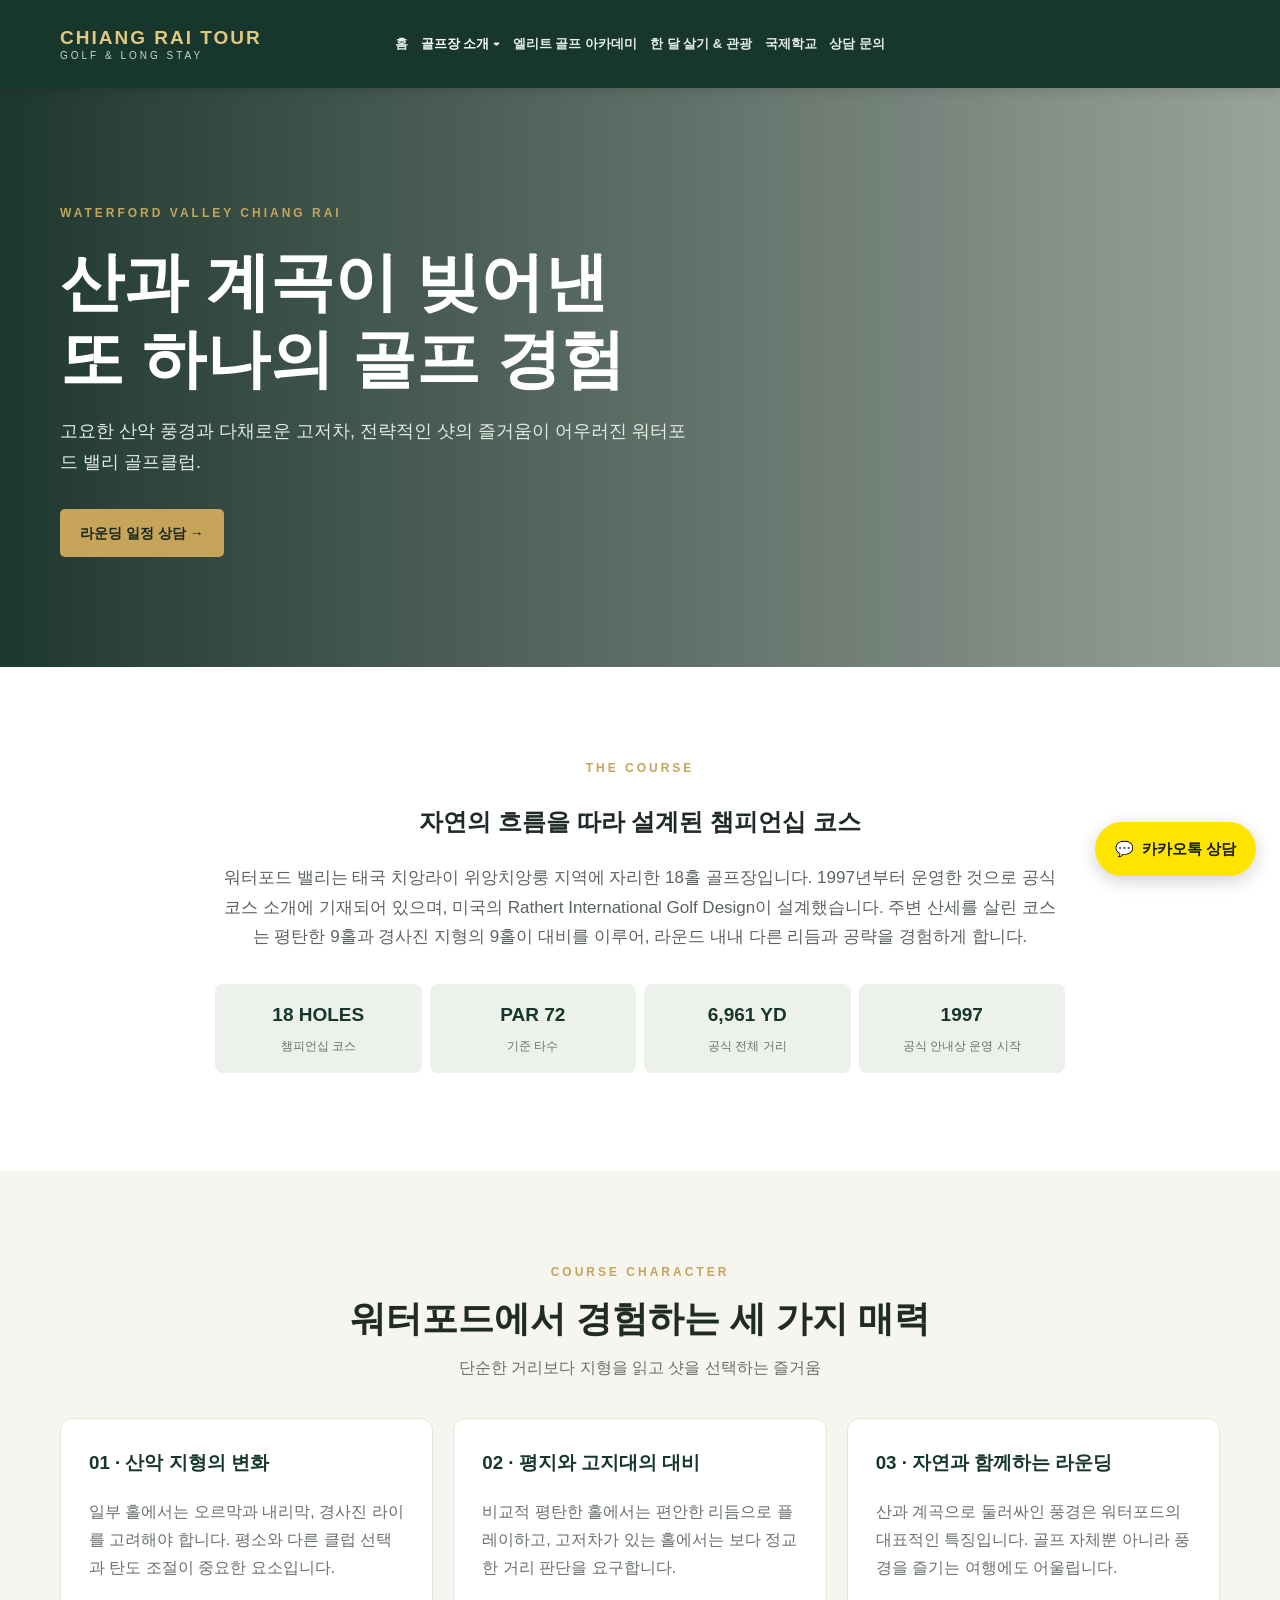
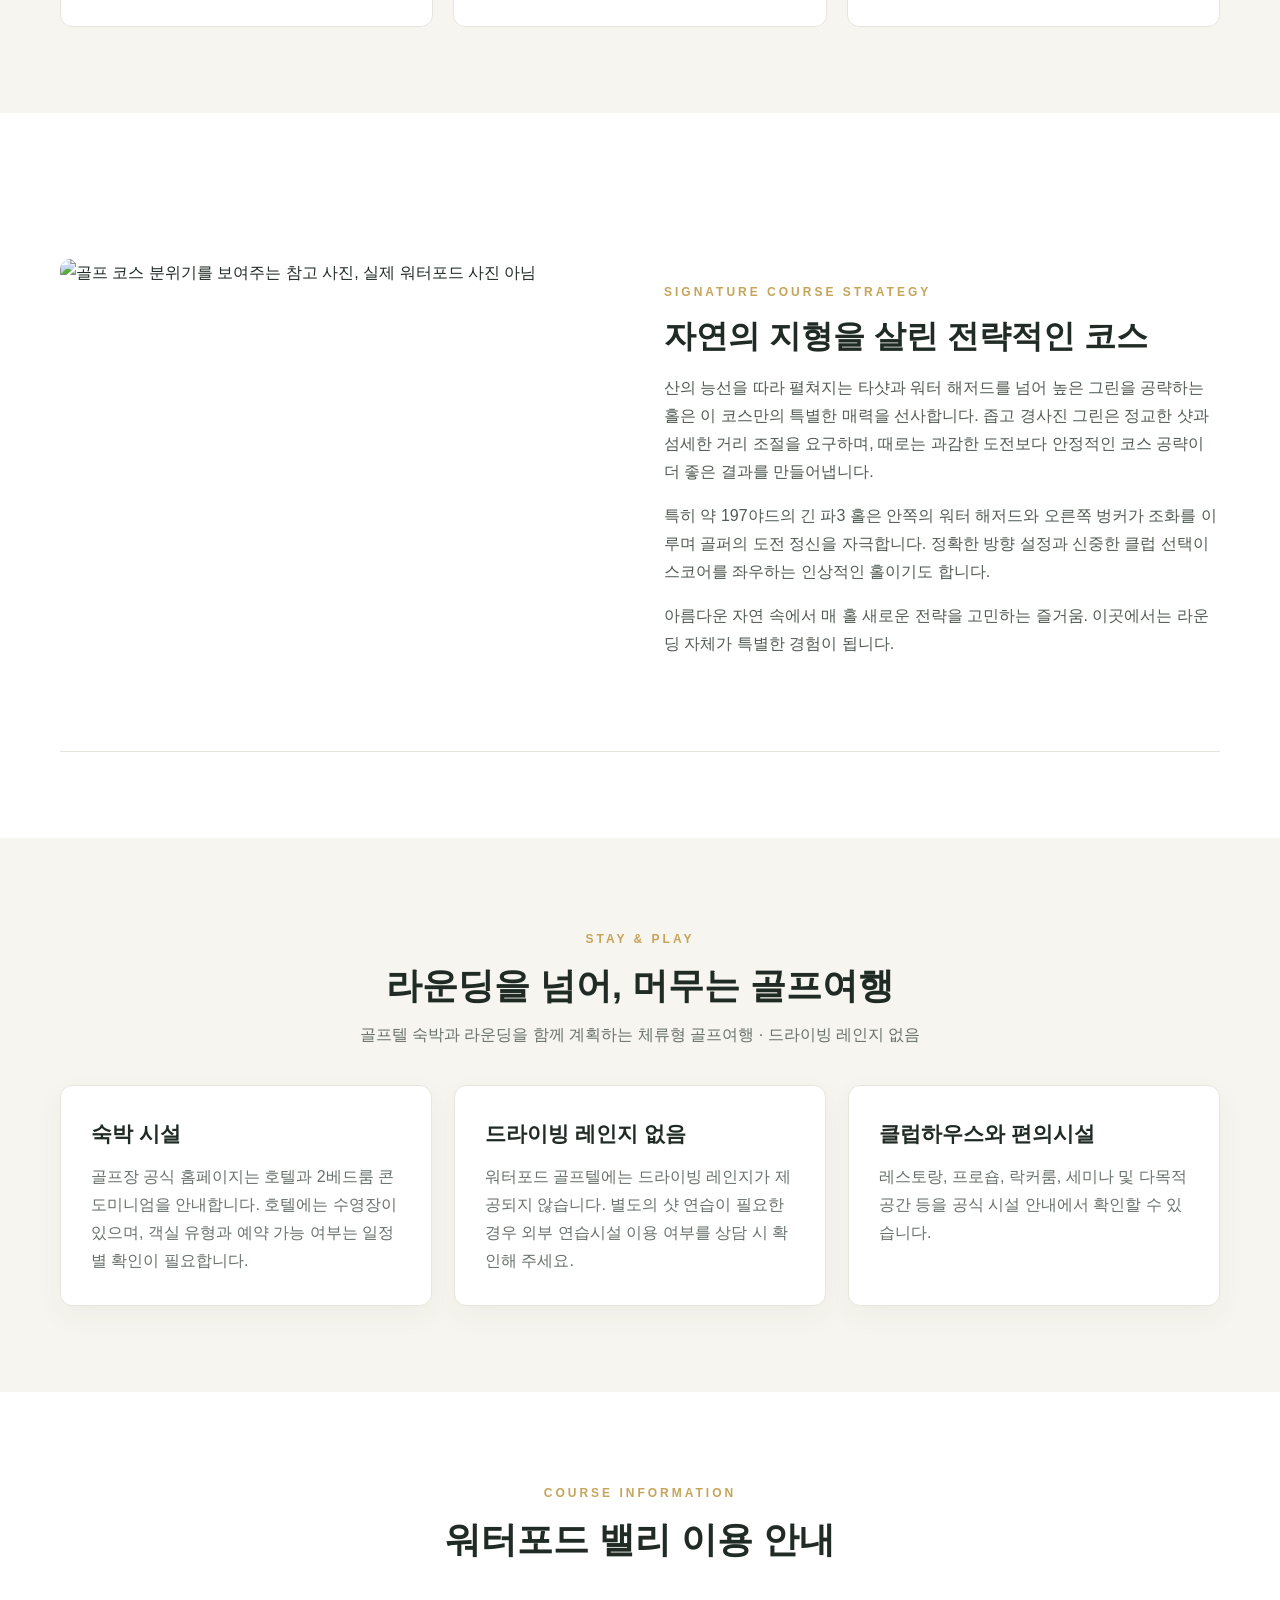
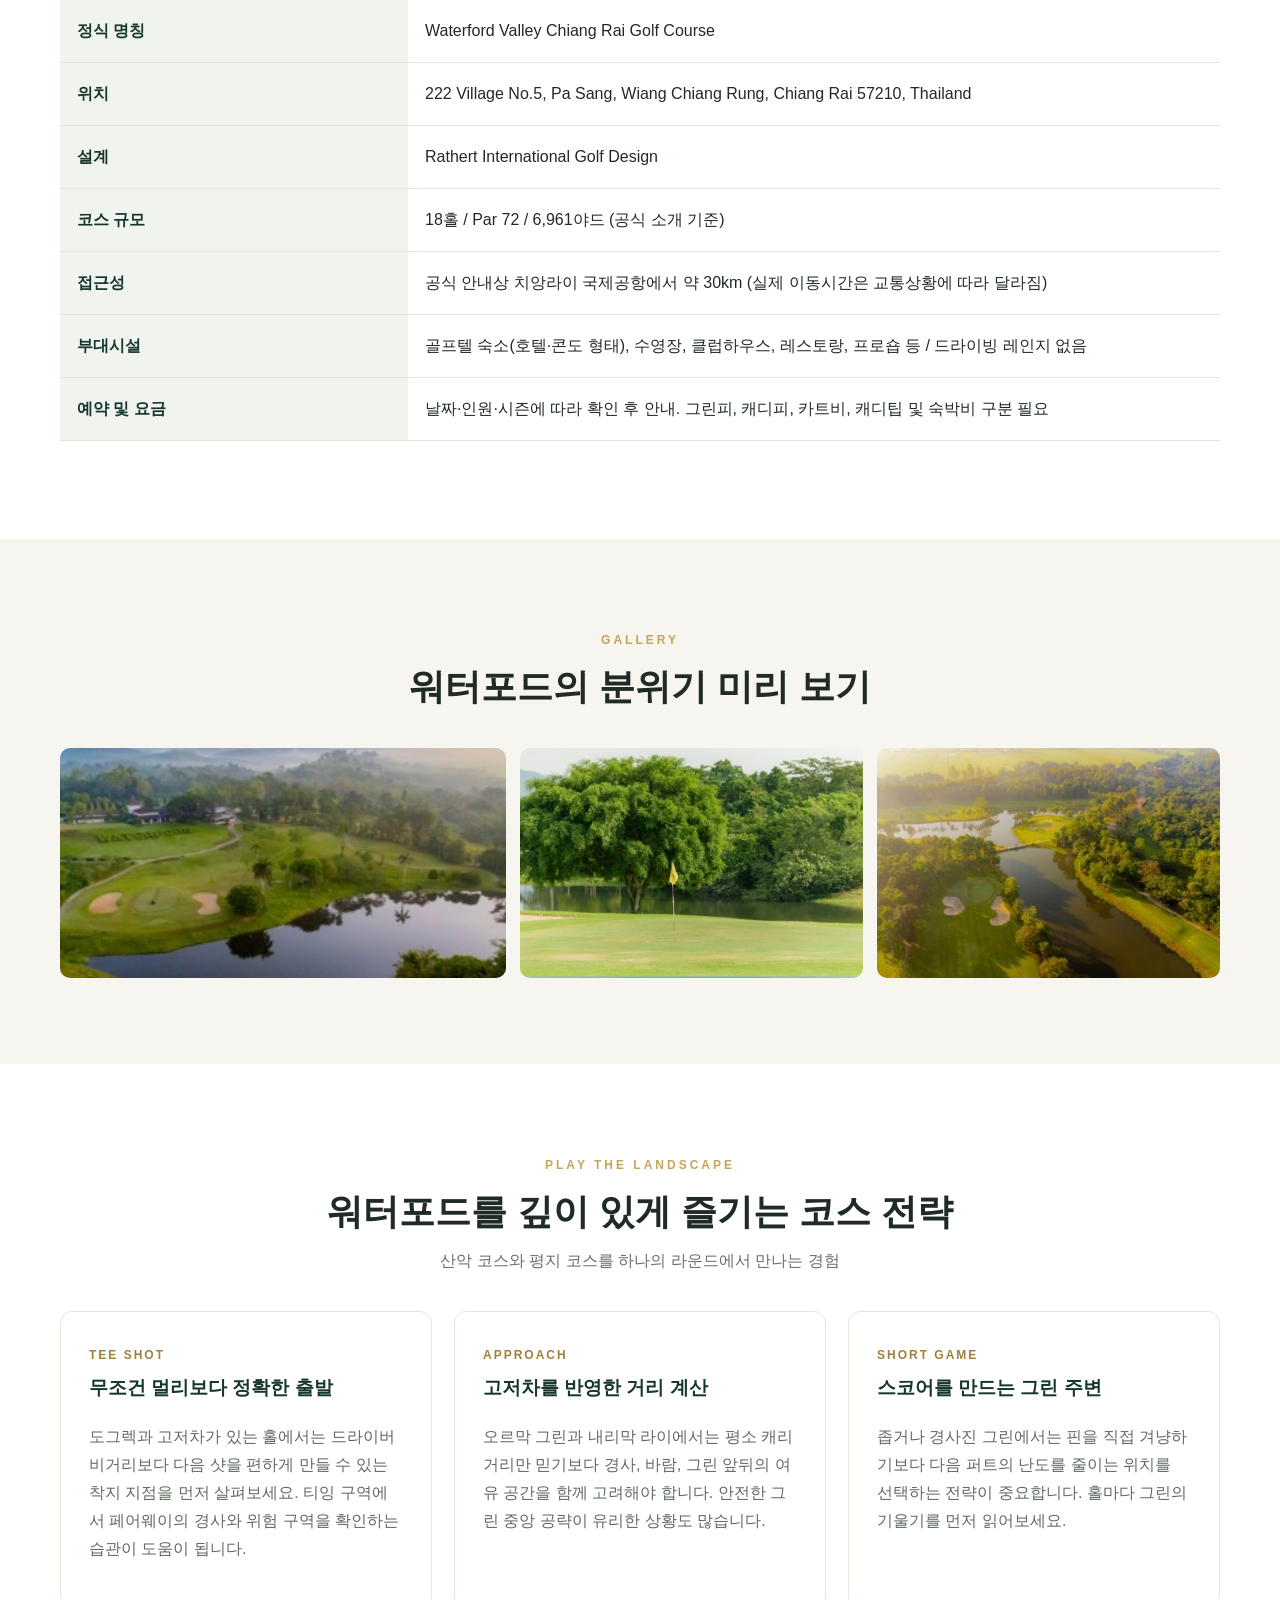
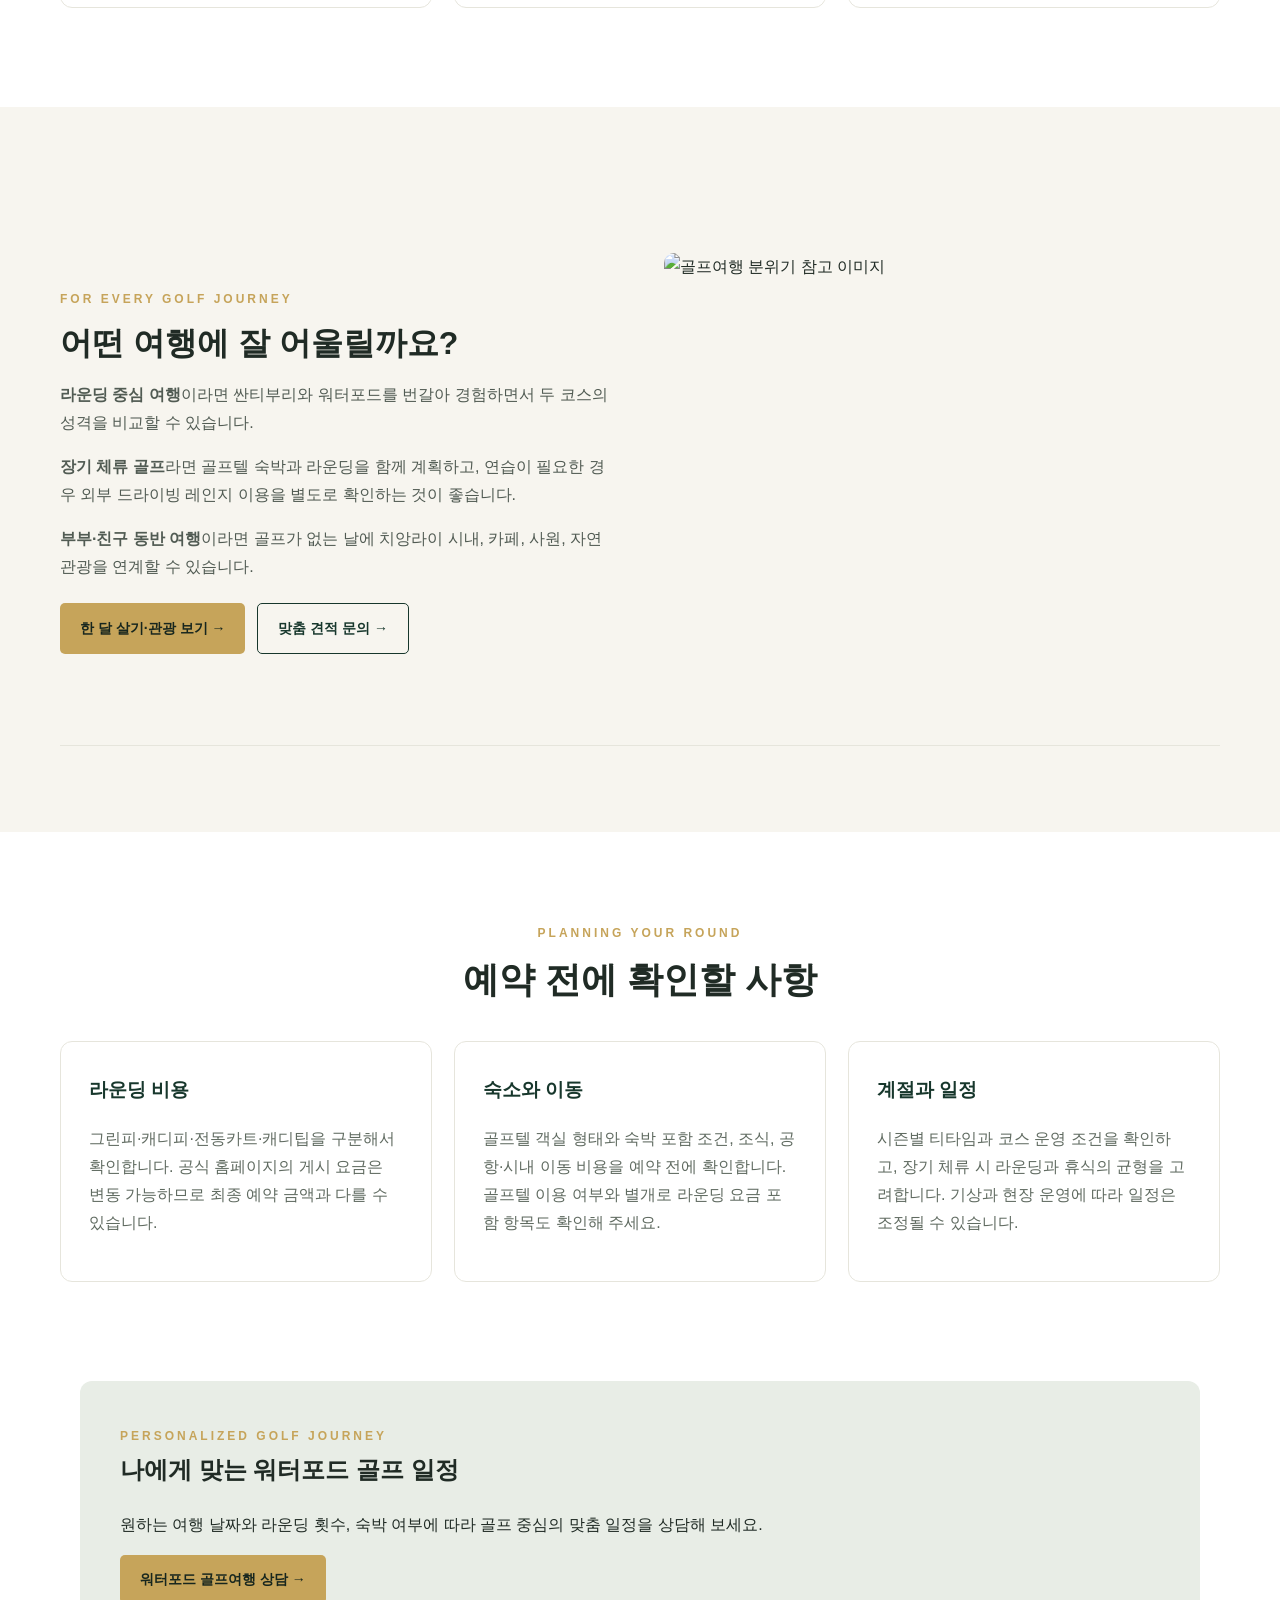
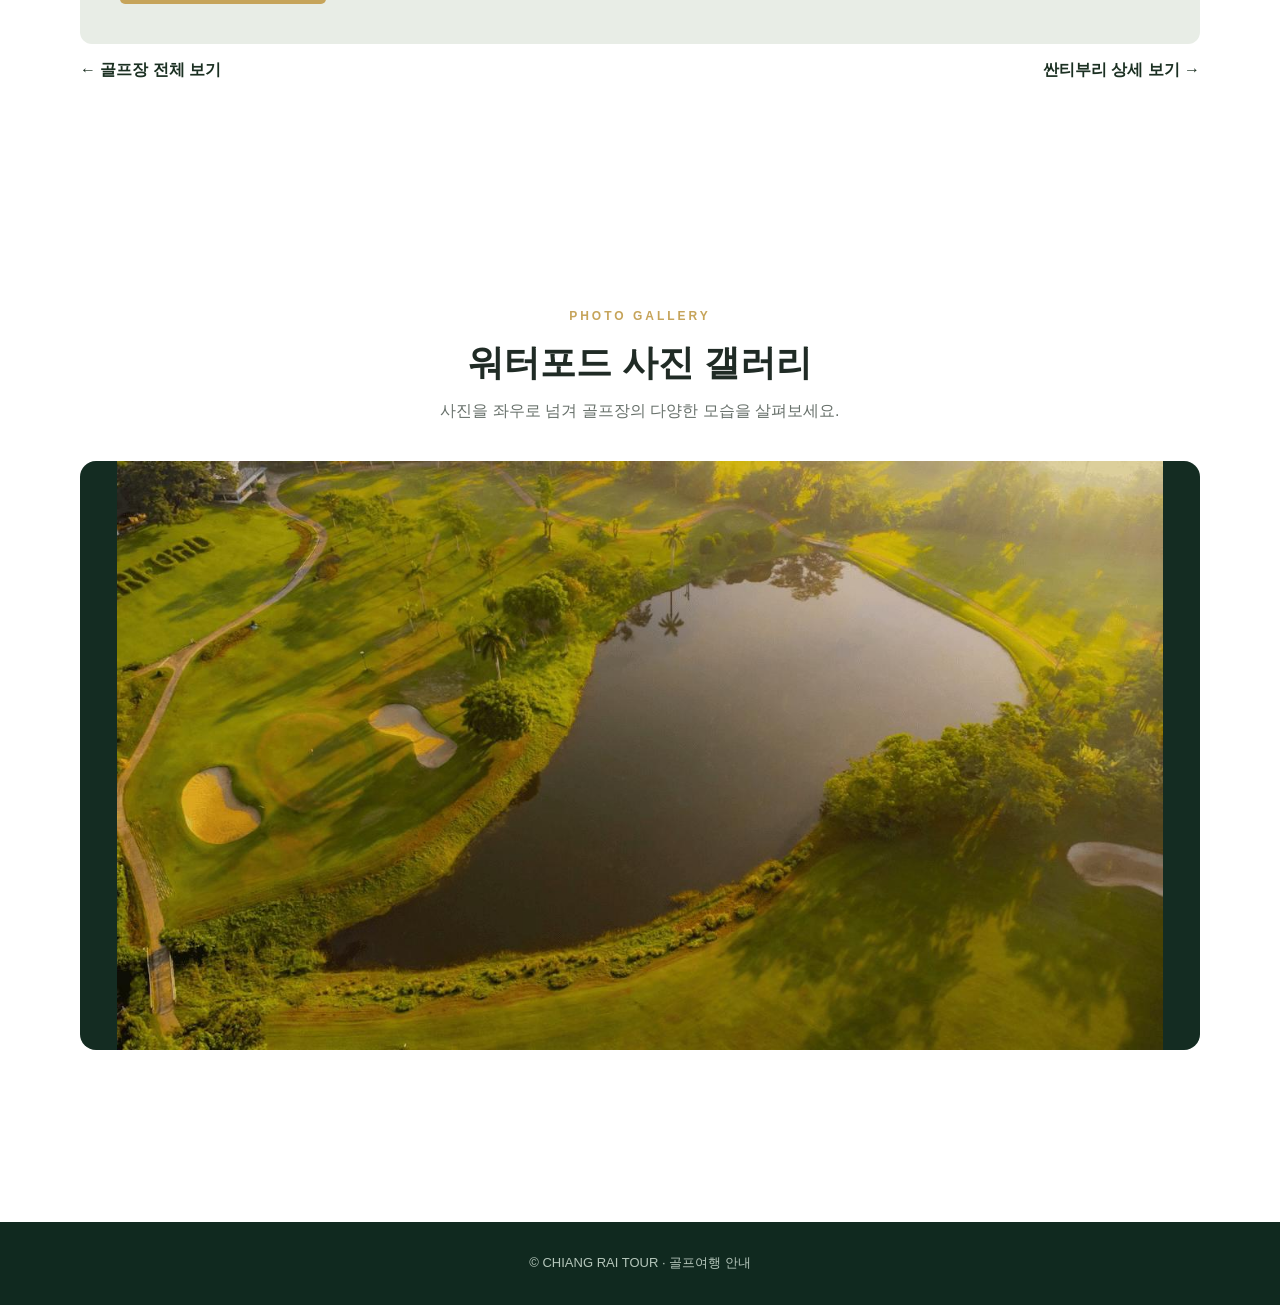
==== commit 2d7a8638: "수정" ====
--- a/waterford.html
+++ b/waterford.html
@@ -21,19 +21,19 @@
     <div class="santi-gallery">
 
       <img
-        src="images/waterford/photo-01.JPG"
+        src="images/waterford/photo-01.jpg"
         alt="워터포드 골프장 사진 1"
         loading="lazy"
       />
 
       <img
-        src="images/waterford/photo-02.JPG"
+        src="images/waterford/photo-02.jpg"
         alt="워터포드 골프장 사진 2"
         loading="lazy"
       />
 
       <img
-        src="images/waterford/photo-03.JPG"
+        src="images/waterford/photo-03.jpg"
         alt="워터포드 골프장 사진 3"
         loading="lazy"
       />
